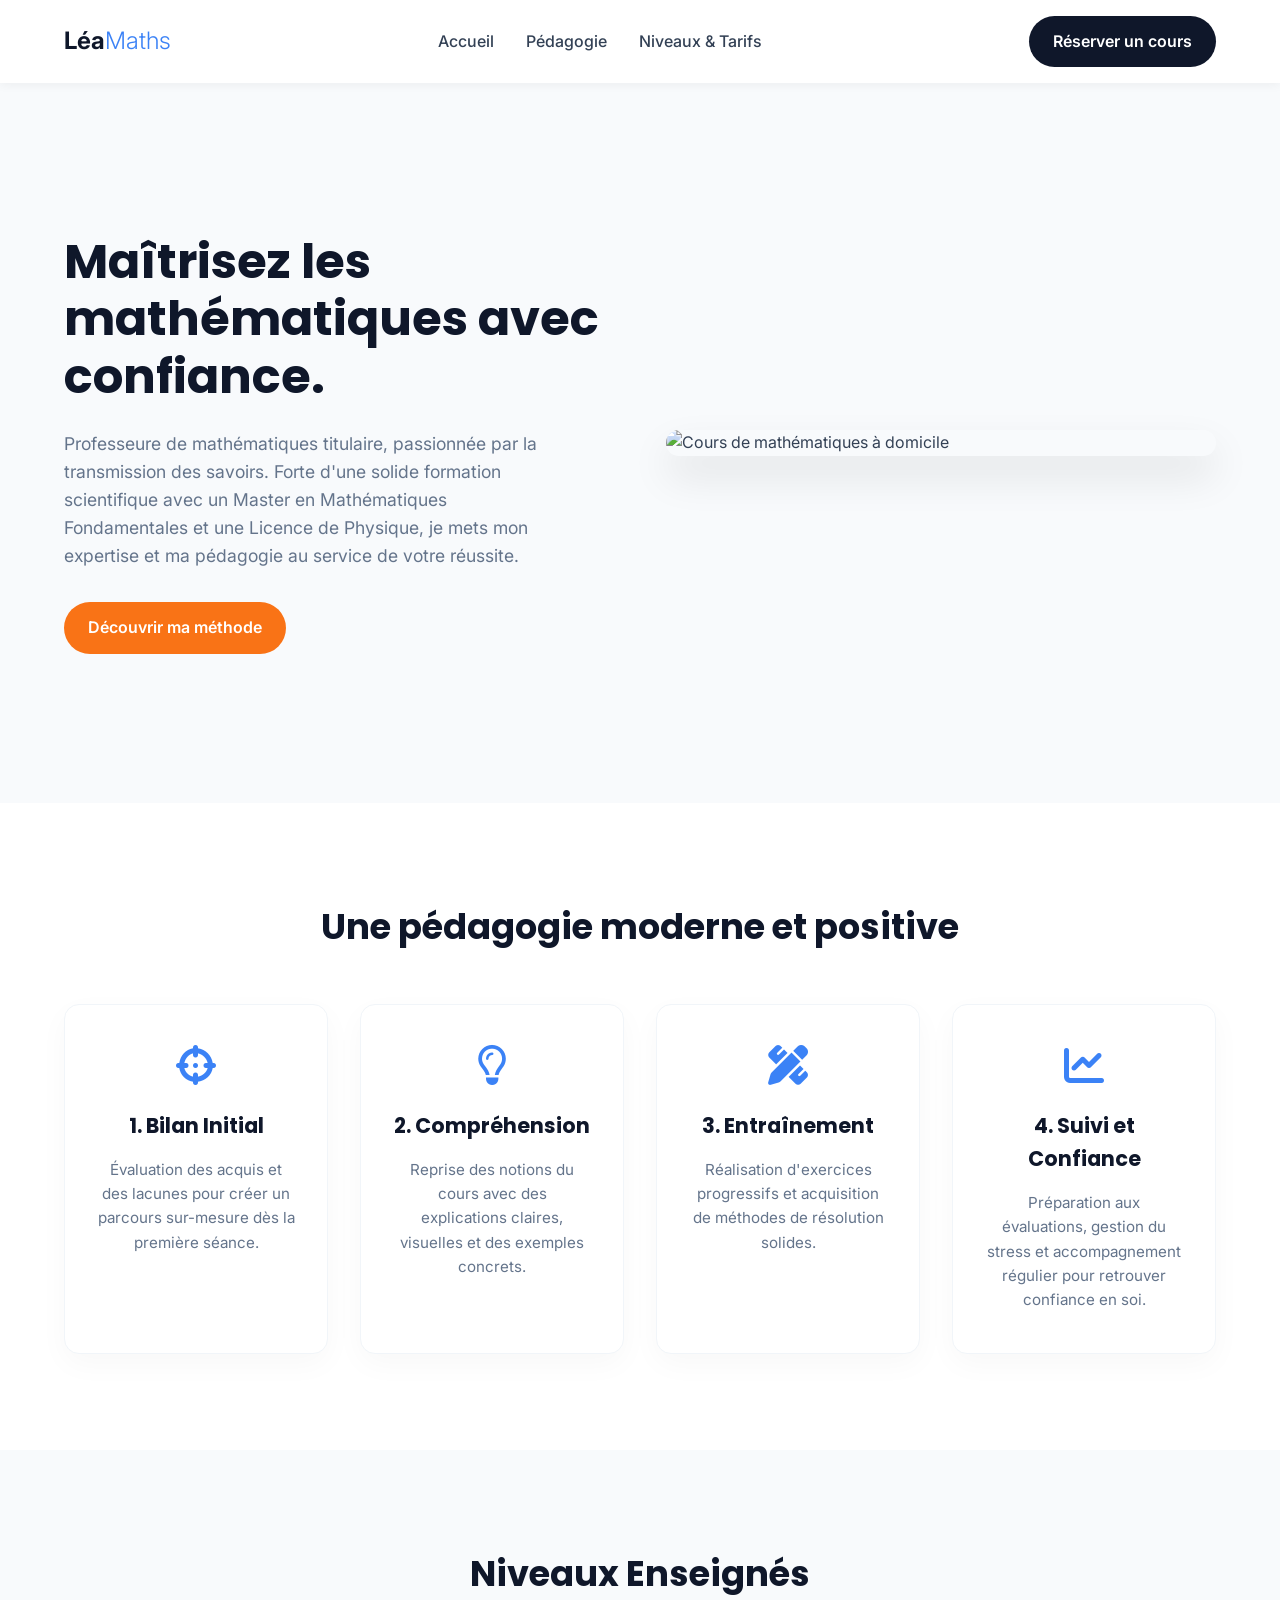
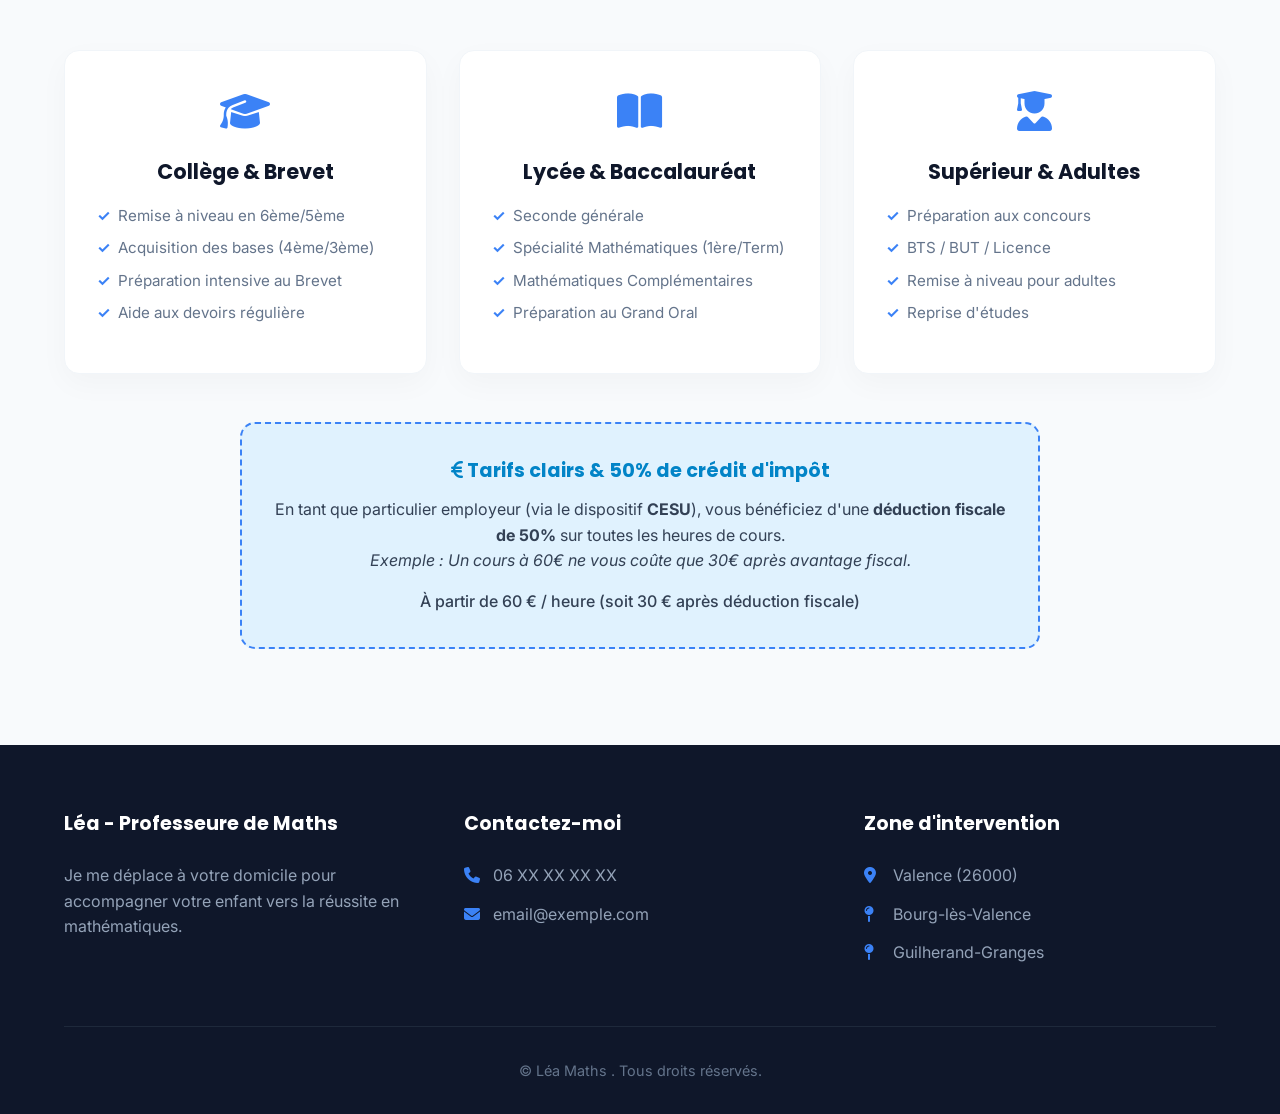
==== index.html @ 87075453 "Separation du css" ====
<!DOCTYPE html>
<html lang="fr">
<head>
    <meta charset="UTF-8">
    <meta name="viewport" content="width=device-width, initial-scale=1.0">
    <title>Léa - Professeur de Mathématiques à Valence</title>
    
    <!-- Polices Google (Poppins pour les titres, Inter pour le texte) -->
    <link rel="preconnect" href="https://fonts.googleapis.com">
    <link rel="preconnect" href="https://fonts.gstatic.com" crossorigin>
    <link href="https://fonts.googleapis.com/css2?family=Inter:wght@300;400;500&family=Poppins:wght@500;600;700&display=swap" rel="stylesheet">
    
    <!-- Icônes FontAwesome -->
    <link rel="stylesheet" href="https://cdnjs.cloudflare.com/ajax/libs/font-awesome/6.4.0/css/all.min.css">
    <link rel="stylesheet" href="style.css">
</head>
<body>

    <!-- HEADER / NAVIGATION -->
    <header>
        <a href="#" class="logo">Léa<span>Maths</span></a>
        <ul class="nav-links">
            <li><a href="#accueil">Accueil</a></li>
            <li><a href="#pedagogie">Pédagogie</a></li>
            <li><a href="#niveaux">Niveaux & Tarifs</a></li>
        </ul>
        <a href="#contact" class="btn btn-primary">Réserver un cours</a>
    </header>

    <!-- SECTION ACCUEIL -->
    <section id="accueil" class="hero">
        <div class="hero-text">
            <h1>Maîtrisez les mathématiques avec confiance.</h1>
            <p>Professeure de mathématiques titulaire, passionnée par la transmission des savoirs. Forte d'une solide formation scientifique avec un Master en Mathématiques Fondamentales et une Licence de Physique, je mets mon expertise et ma pédagogie au service de votre réussite.</p>
            <a href="#pedagogie" class="btn btn-accent">Découvrir ma méthode</a>
        </div>
        <div class="hero-image">
            <!-- Image d'illustration libre de droits (Unsplash) -->
            <img src="https://images.unsplash.com/photo-1427504494785-3a9ca7044f45?ixlib=rb-4.0.3&auto=format&fit=crop&w=1000&q=80" alt="Cours de mathématiques à domicile">
        </div>
    </section>

    <!-- SECTION PEDAGOGIE -->
    <section id="pedagogie">
        <h2 class="section-title">Une pédagogie moderne et positive</h2>
        <div class="grid">
            <div class="card">
                <i class="fa-solid fa-crosshairs"></i>
                <h3>1. Bilan Initial</h3>
                <p>Évaluation des acquis et des lacunes pour créer un parcours sur-mesure dès la première séance.</p>
            </div>
            <div class="card">
                <i class="fa-regular fa-lightbulb"></i>
                <h3>2. Compréhension</h3>
                <p>Reprise des notions du cours avec des explications claires, visuelles et des exemples concrets.</p>
            </div>
            <div class="card">
                <i class="fa-solid fa-pen-ruler"></i>
                <h3>3. Entraînement</h3>
                <p>Réalisation d'exercices progressifs et acquisition de méthodes de résolution solides.</p>
            </div>
            <div class="card">
                <i class="fa-solid fa-chart-line"></i>
                <h3>4. Suivi et Confiance</h3>
                <p>Préparation aux évaluations, gestion du stress et accompagnement régulier pour retrouver confiance en soi.</p>
            </div>
        </div>
    </section>

    <!-- SECTION NIVEAUX ET TARIFS -->
    <section id="niveaux" style="background-color: var(--bg-light);">
        <h2 class="section-title">Niveaux Enseignés</h2>
        <div class="grid">
            <div class="card">
                <i class="fa-solid fa-graduation-cap"></i>
                <h3>Collège & Brevet</h3>
                <ul>
                    <li>Remise à niveau en 6ème/5ème</li>
                    <li>Acquisition des bases (4ème/3ème)</li>
                    <li>Préparation intensive au Brevet</li>
                    <li>Aide aux devoirs régulière</li>
                </ul>
            </div>
            <div class="card">
                <i class="fa-solid fa-book-open"></i>
                <h3>Lycée & Baccalauréat</h3>
                <ul>
                    <li>Seconde générale</li>
                    <li>Spécialité Mathématiques (1ère/Term)</li>
                    <li>Mathématiques Complémentaires</li>
                    <li>Préparation au Grand Oral</li>
                </ul>
            </div>
            <div class="card">
                <i class="fa-solid fa-user-graduate"></i>
                <h3>Supérieur & Adultes</h3>
                <ul>
                    <li>Préparation aux concours</li>
                    <li>BTS / BUT / Licence</li>
                    <li>Remise à niveau pour adultes</li>
                    <li>Reprise d'études</li>
                </ul>
            </div>
        </div>

        <div class="cesu-banner">
            <h4><i class="fa-solid fa-euro-sign"></i> Tarifs clairs & 50% de crédit d'impôt</h4>
            <p style="margin-top: 10px; color: var(--text-main);">
                En tant que particulier employeur (via le dispositif <strong>CESU</strong>), vous bénéficiez d'une <strong>déduction fiscale de 50%</strong> sur toutes les heures de cours.<br>
                <em>Exemple : Un cours à 60€ ne vous coûte que 30€ après avantage fiscal.</em>
            </p>
            <p style="margin-top: 15px; font-weight: 500;">À partir de 60 € / heure (soit 30 € après déduction fiscale)</p>
        </div>
    </section>

    <!-- FOOTER / CONTACT -->
    <footer id="contact">
        <div class="footer-content">
            <div class="footer-col">
                <h3>Léa - Professeure de Maths</h3>
                <p>Je me déplace à votre domicile pour accompagner votre enfant vers la réussite en mathématiques.</p>
            </div>
            <div class="footer-col">
                <h3>Contactez-moi</h3>
                <p><i class="fa-solid fa-phone"></i> 06 XX XX XX XX</p>
                <p><i class="fa-solid fa-envelope"></i> email@exemple.com</p>
            </div>
            <div class="footer-col">
                <h3>Zone d'intervention</h3>
                <p><i class="fa-solid fa-location-dot"></i> Valence (26000)</p>
                <p><i class="fa-solid fa-map-pin"></i> Bourg-lès-Valence</p>
                <p><i class="fa-solid fa-map-pin"></i> Guilherand-Granges</p>
            </div>
        </div>
        <div class="footer-bottom">
            <p>&copy; Léa Maths . Tous droits réservés.</p>
        </div>
    </footer>

</body>
</html>
---- style.css ----
/* --- VARIABLES DE COULEURS ET STYLES --- */
:root {
    --primary: #0f172a; /* Bleu très foncé */
    --secondary: #3b82f6; /* Bleu clair */
    --accent: #f97316; /* Orange pour les boutons d'action */
    --bg-light: #f8fafc;
    --text-main: #334155;
    --text-muted: #64748b;
}

* {
    margin: 0;
    padding: 0;
    box-sizing: border-box;
}

html {
    scroll-behavior: smooth;
}

body {
    font-family: 'Inter', sans-serif;
    color: var(--text-main);
    line-height: 1.6;
    background-color: #ffffff;
}

h1, h2, h3, h4 {
    font-family: 'Poppins', sans-serif;
    color: var(--primary);
}

/* --- NAVIGATION --- */
header {
    background-color: white;
    padding: 1rem 5%;
    display: flex;
    justify-content: space-between;
    align-items: center;
    position: sticky;
    top: 0;
    z-index: 1000;
    box-shadow: 0 2px 10px rgba(0,0,0,0.05);
}

.logo {
    font-size: 1.5rem;
    font-weight: 700;
    color: var(--primary);
    text-decoration: none;
}

.logo span {
    color: var(--secondary);
    font-weight: 300;
}

.nav-links {
    list-style: none;
    display: flex;
    gap: 2rem;
}

.nav-links a {
    text-decoration: none;
    color: var(--text-main);
    font-weight: 500;
    transition: color 0.3s;
}

.nav-links a:hover {
    color: var(--secondary);
}

/* --- BOUTONS --- */
.btn {
    padding: 0.8rem 1.5rem;
    border-radius: 50px;
    text-decoration: none;
    font-weight: 600;
    transition: transform 0.2s, box-shadow 0.2s;
    display: inline-block;
}

.btn-primary {
    background-color: var(--primary);
    color: white;
}

.btn-primary:hover {
    box-shadow: 0 4px 12px rgba(15, 23, 42, 0.3);
    transform: translateY(-2px);
}

.btn-accent {
    background-color: var(--accent);
    color: white;
}

.btn-accent:hover {
    box-shadow: 0 4px 12px rgba(249, 115, 22, 0.3);
    transform: translateY(-2px);
}

/* --- SECTION HERO (Accueil) --- */
.hero {
    display: flex;
    align-items: center;
    justify-content: space-between;
    padding: 5rem 5%;
    background-color: var(--bg-light);
    min-height: 80vh;
}

.hero-text {
    flex: 1;
    padding-right: 3rem;
}

.hero-text h1 {
    font-size: 3rem;
    line-height: 1.2;
    margin-bottom: 1.5rem;
}

.hero-text p {
    font-size: 1.1rem;
    color: var(--text-muted);
    margin-bottom: 2rem;
    max-width: 500px;
}

.hero-image {
    flex: 1;
    display: flex;
    justify-content: flex-end;
}

.hero-image img {
    width: 100%;
    max-width: 550px;
    border-radius: 20px;
    box-shadow: 0 20px 40px rgba(0,0,0,0.1);
    object-fit: cover;
}

/* --- SECTIONS COMMUNES --- */
.section-title {
    text-align: center;
    font-size: 2.2rem;
    margin-bottom: 3rem;
}

section {
    padding: 6rem 5%;
}

/* --- GRILLES (Méthodo & Niveaux) --- */
.grid {
    display: grid;
    grid-template-columns: repeat(auto-fit, minmax(250px, 1fr));
    gap: 2rem;
    max-width: 1200px;
    margin: 0 auto;
}

.card {
    background: white;
    padding: 2.5rem 2rem;
    border-radius: 15px;
    text-align: center;
    box-shadow: 0 10px 30px rgba(0,0,0,0.03);
    border: 1px solid #f1f5f9;
    transition: transform 0.3s ease;
}

.card:hover {
    transform: translateY(-10px);
}

.card i {
    font-size: 2.5rem;
    color: var(--secondary);
    margin-bottom: 1.5rem;
}

.card h3 {
    font-size: 1.3rem;
    margin-bottom: 1rem;
}

.card p {
    color: var(--text-muted);
    font-size: 0.95rem;
}

.card ul {
    list-style: none;
    text-align: left;
    margin-top: 1rem;
    color: var(--text-muted);
    font-size: 0.95rem;
}

.card ul li {
    margin-bottom: 0.5rem;
}

.card ul li::before {
    content: "✓";
    color: var(--secondary);
    margin-right: 8px;
    font-weight: bold;
}

/* --- BANNIERE CESU --- */
.cesu-banner {
    background-color: #e0f2fe;
    padding: 2rem;
    border-radius: 15px;
    text-align: center;
    margin: 3rem auto 0;
    max-width: 800px;
    border: 2px dashed var(--secondary);
}

.cesu-banner h4 {
    color: #0284c7;
    font-size: 1.2rem;
}

/* --- CONTACT & FOOTER --- */
footer {
    background-color: var(--primary);
    color: white;
    padding: 4rem 5% 2rem;
}

.footer-content {
    display: grid;
    grid-template-columns: repeat(auto-fit, minmax(200px, 1fr));
    gap: 3rem;
    margin-bottom: 3rem;
}

.footer-col h3 {
    color: white;
    margin-bottom: 1.5rem;
    font-size: 1.2rem;
}

.footer-col p {
    color: #94a3b8;
    margin-bottom: 0.8rem;
}

.footer-col i {
    width: 25px;
    color: var(--secondary);
}

.footer-bottom {
    text-align: center;
    padding-top: 2rem;
    border-top: 1px solid #1e293b;
    color: #64748b;
    font-size: 0.9rem;
}

/* --- RESPONSIVE (Mobiles) --- */
@media (max-width: 768px) {
    .hero {
        flex-direction: column-reverse;
        text-align: center;
        padding-top: 3rem;
    }
    .hero-text {
        padding-right: 0;
        margin-top: 2rem;
    }
    .hero-text p {
        margin: 0 auto 2rem;
    }
    .nav-links {
        display: none; /* A cacher sur mobile pour plus de simplicité, ou transformer en menu burger */
    }
    h1 {
        font-size: 2.2rem;
    }
}
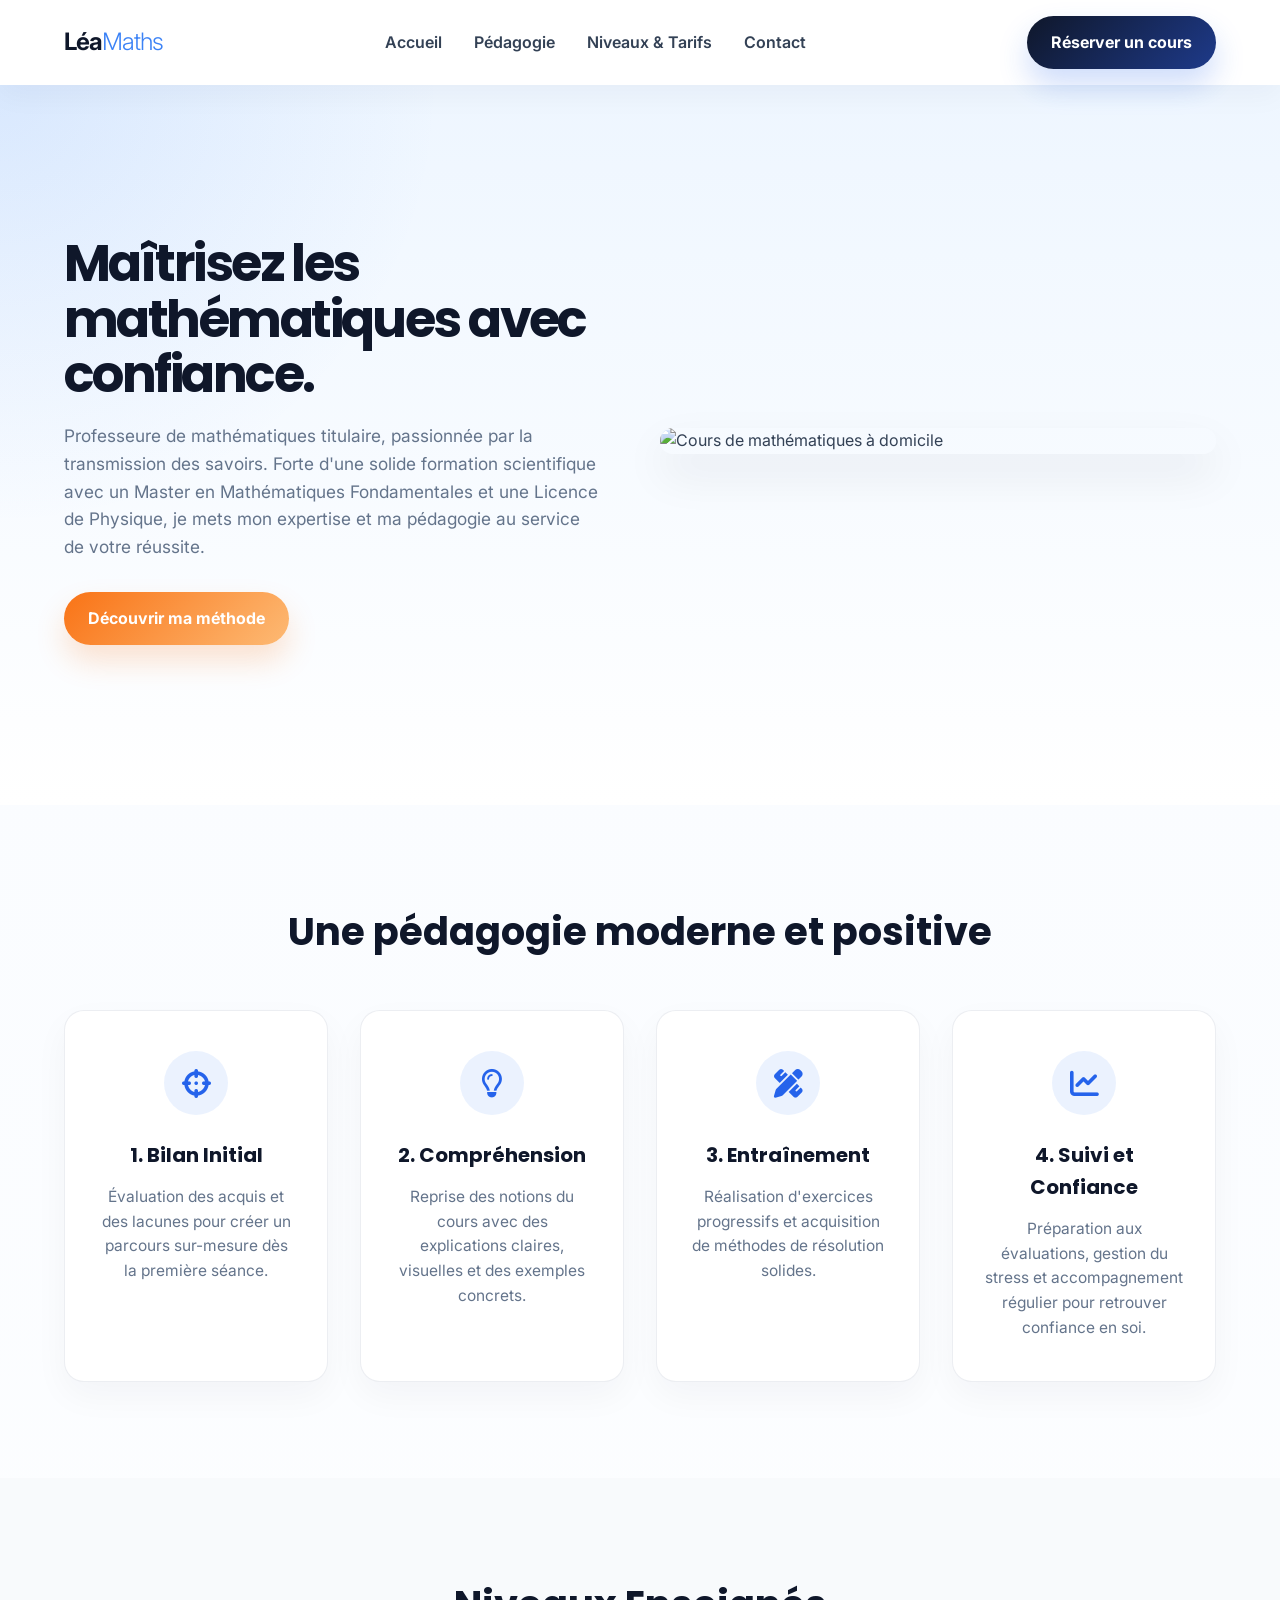
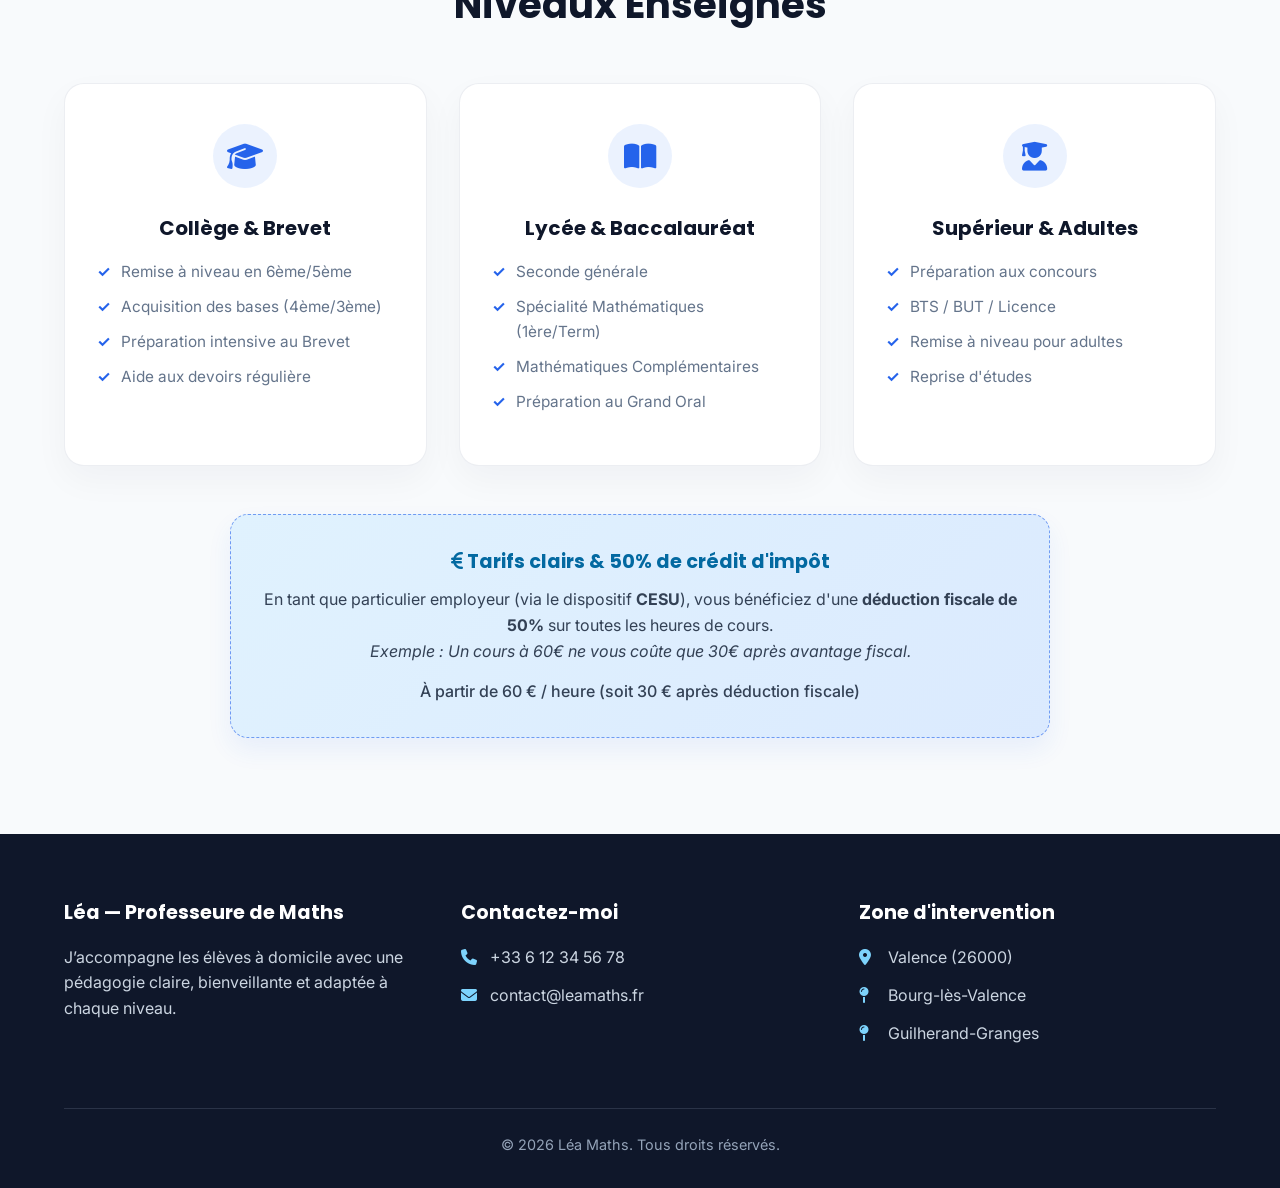
==== commit a27fbcd7: "Improve design and mobile navigation" ====
--- a/index.html
+++ b/index.html
@@ -19,12 +19,23 @@
     <!-- HEADER / NAVIGATION -->
     <header>
         <a href="#" class="logo">Léa<span>Maths</span></a>
-        <ul class="nav-links">
-            <li><a href="#accueil">Accueil</a></li>
-            <li><a href="#pedagogie">Pédagogie</a></li>
-            <li><a href="#niveaux">Niveaux & Tarifs</a></li>
-        </ul>
-        <a href="#contact" class="btn btn-primary">Réserver un cours</a>
+
+        <button class="nav-toggle" aria-label="Ouvrir le menu" aria-expanded="false">
+            <span></span>
+            <span></span>
+            <span></span>
+        </button>
+
+        <nav class="nav-wrap" aria-label="Menu principal">
+            <ul class="nav-links">
+                <li><a href="#accueil">Accueil</a></li>
+                <li><a href="#pedagogie">Pédagogie</a></li>
+                <li><a href="#niveaux">Niveaux & Tarifs</a></li>
+                <li><a href="#contact">Contact</a></li>
+            </ul>
+        </nav>
+
+        <a href="#contact" class="btn btn-primary desktop-only">Réserver un cours</a>
     </header>
 
     <!-- SECTION ACCUEIL -->
@@ -117,13 +128,13 @@
     <footer id="contact">
         <div class="footer-content">
             <div class="footer-col">
-                <h3>Léa - Professeure de Maths</h3>
-                <p>Je me déplace à votre domicile pour accompagner votre enfant vers la réussite en mathématiques.</p>
+                <h3>Léa — Professeure de Maths</h3>
+                <p>J’accompagne les élèves à domicile avec une pédagogie claire, bienveillante et adaptée à chaque niveau.</p>
             </div>
             <div class="footer-col">
                 <h3>Contactez-moi</h3>
-                <p><i class="fa-solid fa-phone"></i> 06 XX XX XX XX</p>
-                <p><i class="fa-solid fa-envelope"></i> email@exemple.com</p>
+                <p><i class="fa-solid fa-phone"></i> +33 6 12 34 56 78</p>
+                <p><i class="fa-solid fa-envelope"></i> contact@leamaths.fr</p>
             </div>
             <div class="footer-col">
                 <h3>Zone d'intervention</h3>
@@ -133,9 +144,31 @@
             </div>
         </div>
         <div class="footer-bottom">
-            <p>&copy; Léa Maths . Tous droits réservés.</p>
+            <p>&copy; 2026 Léa Maths. Tous droits réservés.</p>
         </div>
     </footer>
 
+    <script>
+        const toggle = document.querySelector('.nav-toggle');
+        const navWrap = document.querySelector('.nav-wrap');
+        const navLinks = document.querySelector('.nav-links');
+
+        if (toggle && navWrap && navLinks) {
+            toggle.addEventListener('click', () => {
+                const isOpen = navWrap.classList.toggle('open');
+                navLinks.classList.toggle('open', isOpen);
+                toggle.setAttribute('aria-expanded', String(isOpen));
+            });
+
+            navLinks.querySelectorAll('a').forEach(link => {
+                link.addEventListener('click', () => {
+                    navWrap.classList.remove('open');
+                    navLinks.classList.remove('open');
+                    toggle.setAttribute('aria-expanded', 'false');
+                });
+            });
+        }
+    </script>
+
 </body>
 </html>
--- a/style.css
+++ b/style.css
@@ -1,11 +1,14 @@
-/* --- VARIABLES DE COULEURS ET STYLES --- */
 :root {
-    --primary: #0f172a; /* Bleu très foncé */
-    --secondary: #3b82f6; /* Bleu clair */
-    --accent: #f97316; /* Orange pour les boutons d'action */
+    --primary: #0f172a;
+    --secondary: #3b82f6;
+    --secondary-strong: #2563eb;
+    --accent: #f97316;
     --bg-light: #f8fafc;
+    --bg-soft: #eef6ff;
     --text-main: #334155;
     --text-muted: #64748b;
+    --white: #ffffff;
+    --shadow-soft: 0 20px 45px rgba(15, 23, 42, 0.08);
 }
 
 * {
@@ -22,7 +25,12 @@
     font-family: 'Inter', sans-serif;
     color: var(--text-main);
     line-height: 1.6;
-    background-color: #ffffff;
+    background: linear-gradient(180deg, #f8fbff 0%, #ffffff 100%);
+}
+
+img {
+    max-width: 100%;
+    display: block;
 }
 
 h1, h2, h3, h4 {
@@ -30,17 +38,17 @@
     color: var(--primary);
 }
 
-/* --- NAVIGATION --- */
 header {
-    background-color: white;
-    padding: 1rem 5%;
-    display: flex;
-    justify-content: space-between;
-    align-items: center;
     position: sticky;
     top: 0;
     z-index: 1000;
-    box-shadow: 0 2px 10px rgba(0,0,0,0.05);
+    padding: 1rem 5%;
+    display: flex;
+    align-items: center;
+    justify-content: space-between;
+    background: rgba(255, 255, 255, 0.9);
+    backdrop-filter: blur(12px);
+    box-shadow: 0 10px 30px rgba(15, 23, 42, 0.04);
 }
 
 .logo {
@@ -48,6 +56,7 @@
     font-weight: 700;
     color: var(--primary);
     text-decoration: none;
+    letter-spacing: -0.04em;
 }
 
 .logo span {
@@ -55,99 +64,141 @@
     font-weight: 300;
 }
 
+.nav-wrap {
+    display: flex;
+    align-items: center;
+}
+
 .nav-links {
     list-style: none;
     display: flex;
+    align-items: center;
     gap: 2rem;
 }
 
 .nav-links a {
-    text-decoration: none;
+    position: relative;
     color: var(--text-main);
-    font-weight: 500;
-    transition: color 0.3s;
-}
-
-.nav-links a:hover {
-    color: var(--secondary);
-}
-
-/* --- BOUTONS --- */
-.btn {
-    padding: 0.8rem 1.5rem;
-    border-radius: 50px;
     text-decoration: none;
     font-weight: 600;
-    transition: transform 0.2s, box-shadow 0.2s;
+    transition: color 0.2s ease;
+}
+
+.nav-links a::after {
+    content: "";
+    position: absolute;
+    left: 0;
+    bottom: -0.4rem;
+    width: 100%;
+    height: 2px;
+    background: var(--secondary);
+    transform: scaleX(0);
+    transform-origin: center;
+    transition: transform 0.2s ease;
+}
+
+.nav-links a:hover {
+    color: var(--secondary-strong);
+}
+
+.nav-links a:hover::after {
+    transform: scaleX(1);
+}
+
+.nav-toggle {
+    display: none;
+    flex-direction: column;
+    justify-content: center;
+    gap: 0.28rem;
+    width: 2.7rem;
+    height: 2.7rem;
+    border: 1px solid rgba(15, 23, 42, 0.08);
+    border-radius: 0.8rem;
+    background: var(--white);
+    cursor: pointer;
+}
+
+.nav-toggle span {
+    display: block;
+    width: 1.3rem;
+    height: 2px;
+    margin: 0 auto;
+    background: var(--primary);
+    border-radius: 999px;
+}
+
+.btn {
     display: inline-block;
+    padding: 0.85rem 1.5rem;
+    border-radius: 999px;
+    text-decoration: none;
+    font-weight: 700;
+    transition: transform 0.2s ease, box-shadow 0.2s ease;
+}
+
+.btn:hover {
+    transform: translateY(-2px);
 }
 
 .btn-primary {
-    background-color: var(--primary);
-    color: white;
-}
-
-.btn-primary:hover {
-    box-shadow: 0 4px 12px rgba(15, 23, 42, 0.3);
-    transform: translateY(-2px);
+    background: linear-gradient(135deg, var(--primary) 0%, #1e3a8a 100%);
+    color: var(--white);
+    box-shadow: 0 16px 30px rgba(37, 99, 235, 0.22);
 }
 
 .btn-accent {
-    background-color: var(--accent);
-    color: white;
-}
-
-.btn-accent:hover {
-    box-shadow: 0 4px 12px rgba(249, 115, 22, 0.3);
-    transform: translateY(-2px);
-}
-
-/* --- SECTION HERO (Accueil) --- */
+    background: linear-gradient(135deg, var(--accent) 0%, #fdba74 100%);
+    color: var(--white);
+    box-shadow: 0 16px 30px rgba(249, 115, 22, 0.2);
+}
+
 .hero {
     display: flex;
     align-items: center;
     justify-content: space-between;
-    padding: 5rem 5%;
-    background-color: var(--bg-light);
+    gap: 2.5rem;
     min-height: 80vh;
+    padding: 4.5rem 5% 5rem;
+    background:
+        radial-gradient(circle at top left, rgba(59, 130, 246, 0.12), transparent 30%),
+        linear-gradient(180deg, var(--bg-soft) 0%, #ffffff 100%);
 }
 
 .hero-text {
     flex: 1;
-    padding-right: 3rem;
+    max-width: 620px;
 }
 
 .hero-text h1 {
-    font-size: 3rem;
-    line-height: 1.2;
-    margin-bottom: 1.5rem;
+    font-size: clamp(2.5rem, 4vw, 4rem);
+    line-height: 1.08;
+    letter-spacing: -0.05em;
+    margin-bottom: 1.25rem;
 }
 
 .hero-text p {
-    font-size: 1.1rem;
+    font-size: 1.08rem;
     color: var(--text-muted);
     margin-bottom: 2rem;
-    max-width: 500px;
+    max-width: 540px;
 }
 
 .hero-image {
     flex: 1;
     display: flex;
-    justify-content: flex-end;
+    justify-content: center;
 }
 
 .hero-image img {
-    width: 100%;
-    max-width: 550px;
-    border-radius: 20px;
-    box-shadow: 0 20px 40px rgba(0,0,0,0.1);
+    width: min(100%, 600px);
+    border-radius: 24px;
+    box-shadow: var(--shadow-soft);
     object-fit: cover;
 }
 
-/* --- SECTIONS COMMUNES --- */
 .section-title {
     text-align: center;
-    font-size: 2.2rem;
+    font-size: clamp(2rem, 3vw, 2.8rem);
     margin-bottom: 3rem;
 }
 
@@ -155,43 +206,50 @@
     padding: 6rem 5%;
 }
 
-/* --- GRILLES (Méthodo & Niveaux) --- */
 .grid {
     display: grid;
-    grid-template-columns: repeat(auto-fit, minmax(250px, 1fr));
+    grid-template-columns: repeat(auto-fit, minmax(240px, 1fr));
     gap: 2rem;
     max-width: 1200px;
     margin: 0 auto;
 }
 
 .card {
-    background: white;
+    background: var(--white);
     padding: 2.5rem 2rem;
-    border-radius: 15px;
+    border-radius: 20px;
     text-align: center;
-    box-shadow: 0 10px 30px rgba(0,0,0,0.03);
-    border: 1px solid #f1f5f9;
-    transition: transform 0.3s ease;
+    box-shadow: 0 14px 35px rgba(15, 23, 42, 0.04);
+    border: 1px solid rgba(148, 163, 184, 0.18);
+    transition: transform 0.25s ease, box-shadow 0.25s ease;
 }
 
 .card:hover {
-    transform: translateY(-10px);
+    transform: translateY(-8px);
+    box-shadow: 0 20px 45px rgba(15, 23, 42, 0.08);
 }
 
 .card i {
-    font-size: 2.5rem;
-    color: var(--secondary);
+    display: inline-flex;
+    width: 4rem;
+    height: 4rem;
+    align-items: center;
+    justify-content: center;
+    background: rgba(59, 130, 246, 0.1);
+    border-radius: 50%;
+    font-size: 1.8rem;
+    color: var(--secondary-strong);
     margin-bottom: 1.5rem;
 }
 
 .card h3 {
-    font-size: 1.3rem;
-    margin-bottom: 1rem;
+    font-size: 1.25rem;
+    margin-bottom: 0.85rem;
 }
 
 .card p {
     color: var(--text-muted);
-    font-size: 0.95rem;
+    font-size: 0.97rem;
 }
 
 .card ul {
@@ -199,92 +257,142 @@
     text-align: left;
     margin-top: 1rem;
     color: var(--text-muted);
-    font-size: 0.95rem;
+    font-size: 0.96rem;
 }
 
 .card ul li {
-    margin-bottom: 0.5rem;
+    position: relative;
+    margin-bottom: 0.65rem;
+    padding-left: 1.5rem;
 }
 
 .card ul li::before {
     content: "✓";
-    color: var(--secondary);
-    margin-right: 8px;
-    font-weight: bold;
-}
-
-/* --- BANNIERE CESU --- */
+    position: absolute;
+    left: 0;
+    top: 0;
+    color: var(--secondary-strong);
+    font-weight: 700;
+}
+
+#niveaux {
+    background-color: var(--bg-light);
+}
+
 .cesu-banner {
-    background-color: #e0f2fe;
+    background: linear-gradient(135deg, #e0f2fe 0%, #dbeafe 100%);
     padding: 2rem;
-    border-radius: 15px;
+    border-radius: 18px;
     text-align: center;
     margin: 3rem auto 0;
-    max-width: 800px;
-    border: 2px dashed var(--secondary);
+    max-width: 820px;
+    border: 1px dashed rgba(37, 99, 235, 0.6);
+    box-shadow: 0 12px 25px rgba(37, 99, 235, 0.08);
 }
 
 .cesu-banner h4 {
-    color: #0284c7;
+    color: #0369a1;
     font-size: 1.2rem;
 }
 
-/* --- CONTACT & FOOTER --- */
+.cesu-banner p {
+    margin-top: 0.6rem;
+    color: var(--text-main);
+}
+
 footer {
     background-color: var(--primary);
-    color: white;
+    color: var(--white);
     padding: 4rem 5% 2rem;
 }
 
 .footer-content {
     display: grid;
-    grid-template-columns: repeat(auto-fit, minmax(200px, 1fr));
-    gap: 3rem;
+    grid-template-columns: repeat(auto-fit, minmax(220px, 1fr));
+    gap: 2.5rem;
     margin-bottom: 3rem;
 }
 
 .footer-col h3 {
-    color: white;
-    margin-bottom: 1.5rem;
+    color: var(--white);
+    margin-bottom: 1rem;
     font-size: 1.2rem;
 }
 
 .footer-col p {
-    color: #94a3b8;
+    color: #cbd5e1;
     margin-bottom: 0.8rem;
 }
 
 .footer-col i {
     width: 25px;
-    color: var(--secondary);
+    color: #7dd3fc;
 }
 
 .footer-bottom {
     text-align: center;
-    padding-top: 2rem;
-    border-top: 1px solid #1e293b;
-    color: #64748b;
+    padding-top: 1.5rem;
+    border-top: 1px solid rgba(148, 163, 184, 0.2);
+    color: #94a3b8;
     font-size: 0.9rem;
 }
 
-/* --- RESPONSIVE (Mobiles) --- */
 @media (max-width: 768px) {
+    header {
+        padding: 0.9rem 1.2rem;
+    }
+
+    .desktop-only {
+        display: none;
+    }
+
+    .nav-toggle {
+        display: flex;
+    }
+
+    .nav-wrap {
+        position: absolute;
+        left: 1.2rem;
+        right: 1.2rem;
+        top: calc(100% + 0.5rem);
+        display: none;
+    }
+
+    .nav-wrap.open {
+        display: block;
+    }
+
+    .nav-links {
+        display: none;
+        flex-direction: column;
+        align-items: flex-start;
+        gap: 1rem;
+        padding: 1rem 1.2rem;
+        background: rgba(255, 255, 255, 0.98);
+        border: 1px solid rgba(148, 163, 184, 0.2);
+        border-radius: 1rem;
+        box-shadow: 0 20px 45px rgba(15, 23, 42, 0.08);
+    }
+
+    .nav-links.open {
+        display: flex;
+    }
+
     .hero {
         flex-direction: column-reverse;
         text-align: center;
         padding-top: 3rem;
     }
+
     .hero-text {
-        padding-right: 0;
-        margin-top: 2rem;
-    }
+        max-width: 100%;
+    }
+
     .hero-text p {
         margin: 0 auto 2rem;
     }
-    .nav-links {
-        display: none; /* A cacher sur mobile pour plus de simplicité, ou transformer en menu burger */
-    }
-    h1 {
-        font-size: 2.2rem;
-    }
-}
+
+    section {
+        padding: 4.5rem 1.2rem;
+    }
+}
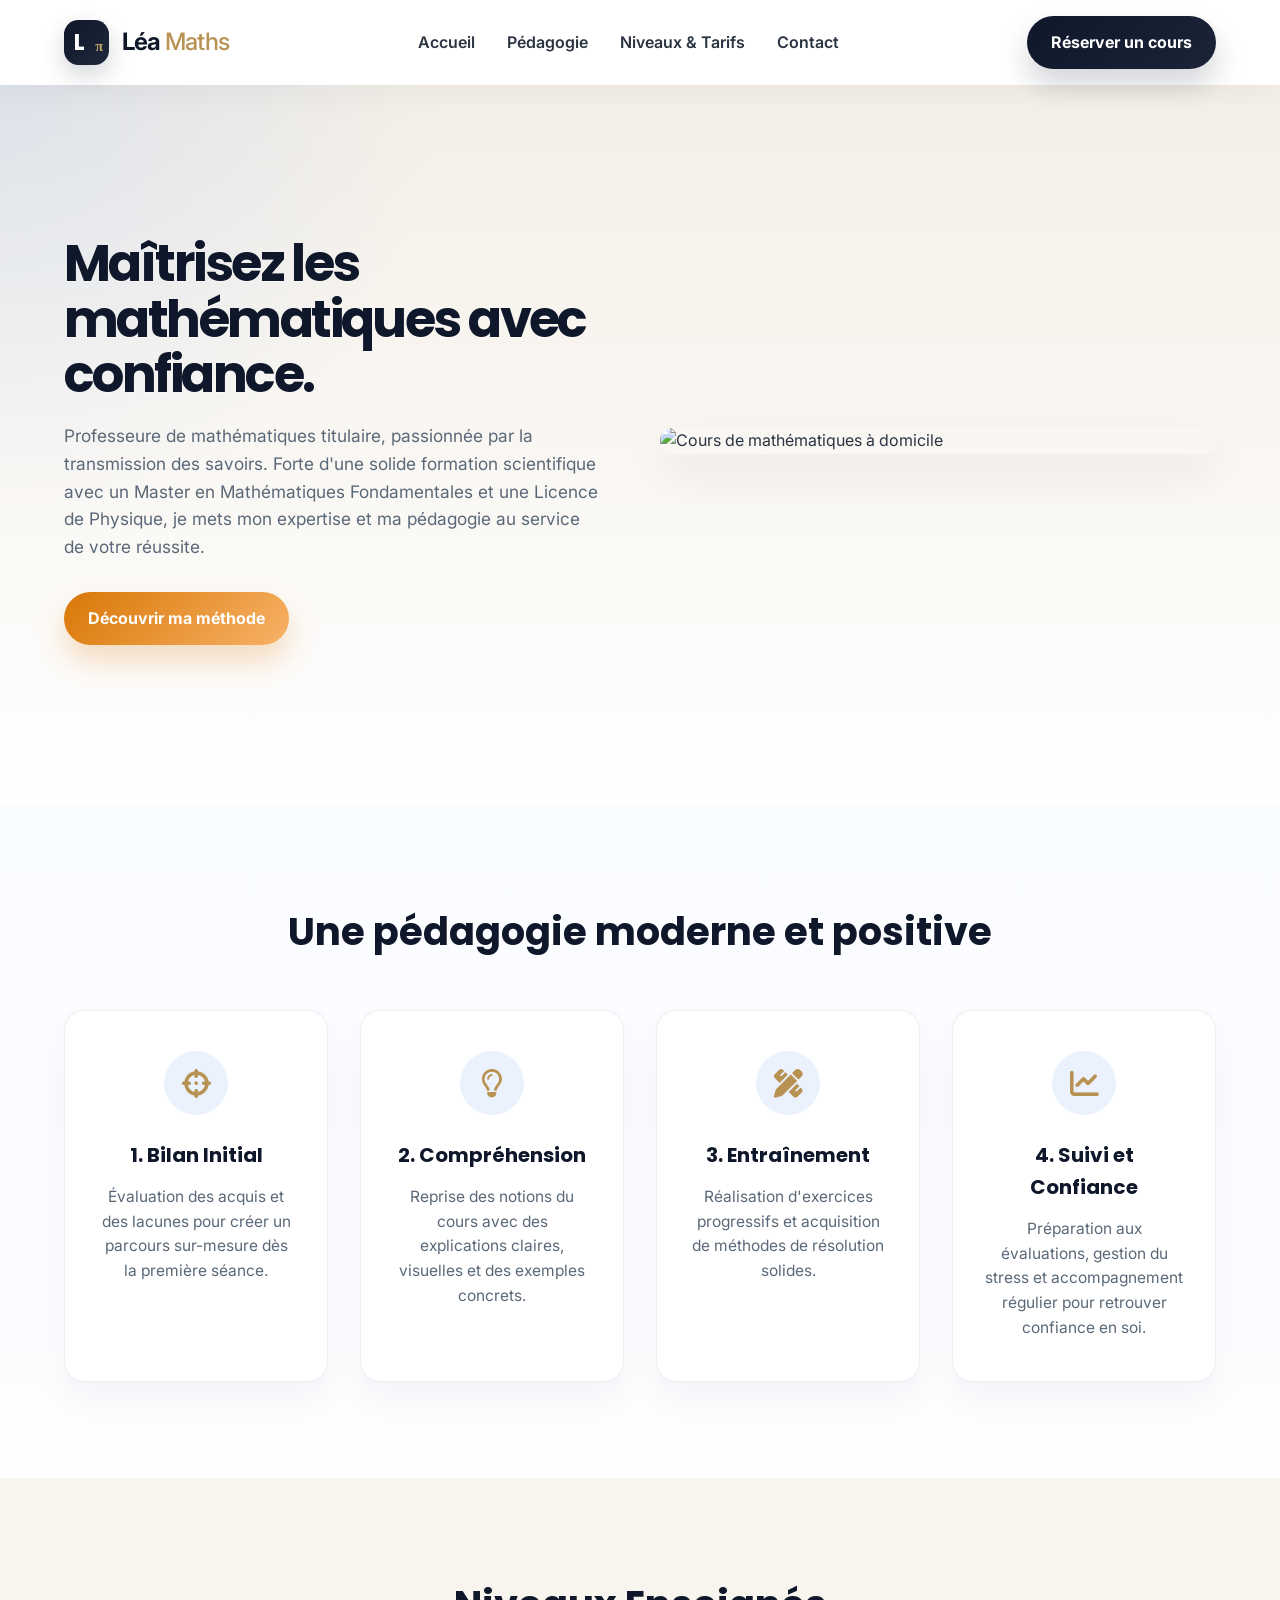
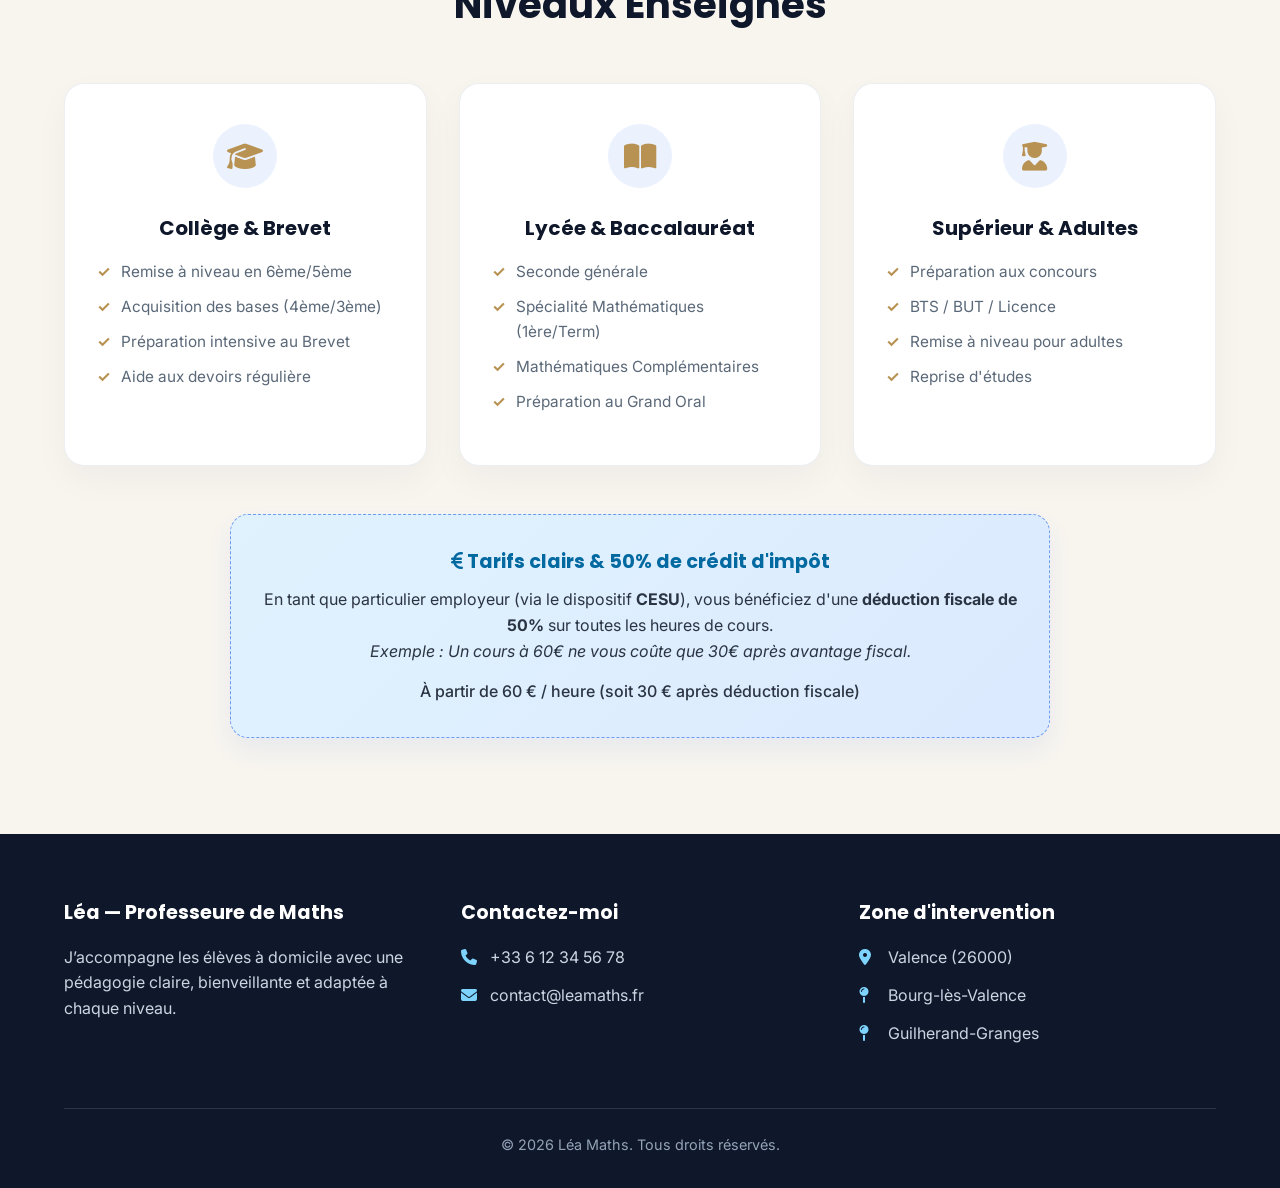
==== commit 12d679f6: "Add premium brand variants" ====
--- a/index.html
+++ b/index.html
@@ -3,7 +3,7 @@
 <head>
     <meta charset="UTF-8">
     <meta name="viewport" content="width=device-width, initial-scale=1.0">
-    <title>Léa - Professeur de Mathématiques à Valence</title>
+    <title>Léa Maths | Cours de Mathématiques à Valence</title>
     
     <!-- Polices Google (Poppins pour les titres, Inter pour le texte) -->
     <link rel="preconnect" href="https://fonts.googleapis.com">
@@ -18,7 +18,15 @@
 
     <!-- HEADER / NAVIGATION -->
     <header>
-        <a href="#" class="logo">Léa<span>Maths</span></a>
+        <a href="#" class="logo" aria-label="Léa Maths accueil">
+            <span class="brand-mark" aria-hidden="true">
+                <span class="brand-core">L</span>
+                <span class="brand-pi">π</span>
+            </span>
+            <span class="brand-text">
+                <strong>Léa</strong><span>Maths</span>
+            </span>
+        </a>
 
         <button class="nav-toggle" aria-label="Ouvrir le menu" aria-expanded="false">
             <span></span>
--- a/style.css
+++ b/style.css
@@ -1,12 +1,12 @@
 :root {
     --primary: #0f172a;
-    --secondary: #3b82f6;
-    --secondary-strong: #2563eb;
-    --accent: #f97316;
-    --bg-light: #f8fafc;
-    --bg-soft: #eef6ff;
-    --text-main: #334155;
-    --text-muted: #64748b;
+    --secondary: #c8a76b;
+    --secondary-strong: #b89252;
+    --accent: #d97706;
+    --bg-light: #f8f5ef;
+    --bg-soft: #f4efe7;
+    --text-main: #2b3442;
+    --text-muted: #5a6878;
     --white: #ffffff;
     --shadow-soft: 0 20px 45px rgba(15, 23, 42, 0.08);
 }
@@ -52,16 +52,66 @@
 }
 
 .logo {
-    font-size: 1.5rem;
-    font-weight: 700;
-    color: var(--primary);
+    display: inline-flex;
+    align-items: center;
+    gap: 0.8rem;
     text-decoration: none;
     letter-spacing: -0.04em;
 }
 
-.logo span {
+.brand-mark {
+    position: relative;
+    display: inline-flex;
+    align-items: center;
+    justify-content: center;
+    width: 2.8rem;
+    height: 2.8rem;
+    border-radius: 0.9rem;
+    background: linear-gradient(135deg, var(--primary) 0%, #1e293b 100%);
+    box-shadow: 0 10px 24px rgba(15, 23, 42, 0.18);
+}
+
+.brand-core,
+.brand-pi {
+    position: absolute;
+    display: inline-flex;
+    align-items: center;
+    justify-content: center;
+    font-weight: 700;
+    font-family: 'Poppins', sans-serif;
+}
+
+.brand-core {
+    color: var(--white);
+    font-size: 1.4rem;
+    left: 0.65rem;
+    top: 0.3rem;
+}
+
+.brand-pi {
     color: var(--secondary);
-    font-weight: 300;
+    font-size: 0.9rem;
+    right: 0.4rem;
+    bottom: 0.4rem;
+    font-family: 'Georgia', 'Times New Roman', serif;
+}
+
+.brand-text {
+    display: flex;
+    align-items: baseline;
+    gap: 0.25rem;
+    font-size: 1.5rem;
+    line-height: 1;
+}
+
+.brand-text strong {
+    color: var(--primary);
+    font-weight: 700;
+}
+
+.brand-text span {
+    color: var(--secondary-strong);
+    font-weight: 500;
 }
 
 .nav-wrap {
@@ -141,15 +191,15 @@
 }
 
 .btn-primary {
-    background: linear-gradient(135deg, var(--primary) 0%, #1e3a8a 100%);
+    background: linear-gradient(135deg, var(--primary) 0%, #1b2436 100%);
     color: var(--white);
-    box-shadow: 0 16px 30px rgba(37, 99, 235, 0.22);
+    box-shadow: 0 16px 30px rgba(15, 23, 42, 0.18);
 }
 
 .btn-accent {
-    background: linear-gradient(135deg, var(--accent) 0%, #fdba74 100%);
+    background: linear-gradient(135deg, var(--accent) 0%, #f7b267 100%);
     color: var(--white);
-    box-shadow: 0 16px 30px rgba(249, 115, 22, 0.2);
+    box-shadow: 0 16px 30px rgba(217, 119, 6, 0.24);
 }
 
 .hero {
@@ -174,6 +224,8 @@
     line-height: 1.08;
     letter-spacing: -0.05em;
     margin-bottom: 1.25rem;
+    color: var(--primary);
+    text-shadow: 0 1px 0 rgba(255,255,255,0.5);
 }
 
 .hero-text p {
